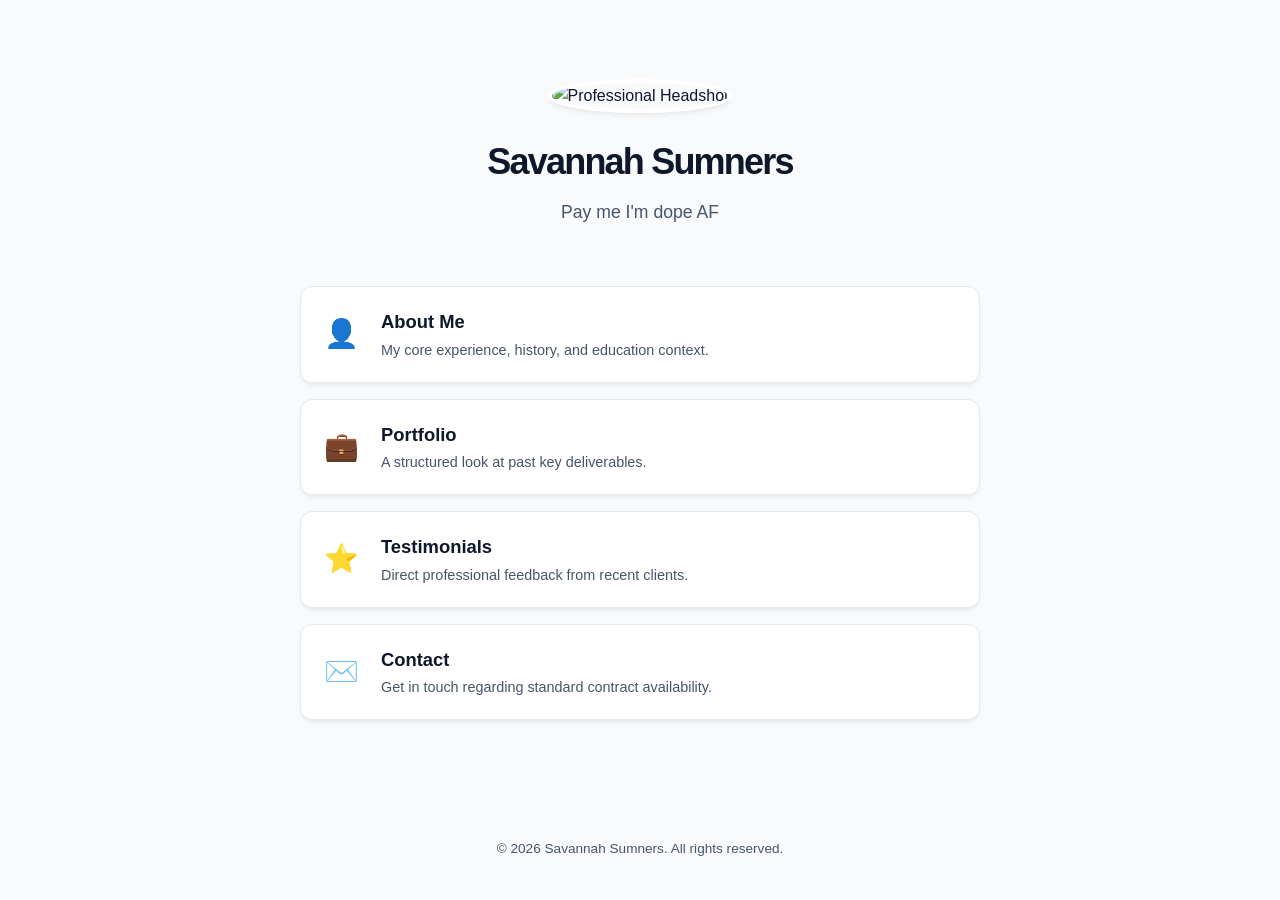
==== index.html @ ca2b17ca "all new files began backfilling info confirm connect between pages placeholder image" ====
<!DOCTYPE html>
<html lang="en">
<head>
    <meta charset="UTF-8">
    <meta name="viewport" content="width=device-width, initial-scale=1.0">
    <title>Professional Hub</title>
    <link rel="stylesheet" href="style.css">
</head>
<body>

    <main class="container main-hub">
        
        <!-- Hero Element -->
        <section class="hero">
            <!-- Swap src with your image path -->
            <img src="../Sav-weblanding/8E9A7489.jpeg" alt="Professional Headshot" class="headshot">
            <h1 class="name">Savannah Sumners</h1>
            <p class="tagline">Pay me I'm dope AF</p>
        </section>

        <!-- Navigation Grid Elements -->
        <section class="navigation-grid">
            
            <a href="about.html" class="nav-card">
                <span class="card-icon">👤</span>
                <div class="card-content">
                    <h3>About Me</h3>
                    <p>My core experience, history, and education context.</p>
                </div>
            </a>

            <a href="portfolio.html" class="nav-card">
                <span class="card-icon">💼</span>
                <div class="card-content">
                    <h3>Portfolio</h3>
                    <p>A structured look at past key deliverables.</p>
                </div>
            </a>

            <a href="testimonials.html" class="nav-card">
                <span class="card-icon">⭐️</span>
                <div class="card-content">
                    <h3>Testimonials</h3>
                    <p>Direct professional feedback from recent clients.</p>
                </div>
            </a>

            <a href="contact.html" class="nav-card">
                <span class="card-icon">✉️</span>
                <div class="card-content">
                    <h3>Contact</h3>
                    <p>Get in touch regarding standard contract availability.</p>
                </div>
            </a>

        </section>

    </main>

    <footer class="minimal-footer">
        <p>&copy; 2026 Savannah Sumners. All rights reserved.</p>
    </footer>

</body>
</html>
---- style.css ----
/* --- Global Variables & Theme --- */
:root {
    --bg-color: #f8fafc;
    --card-bg: #ffffff;
    --text-main: #0f172a;
    --text-muted: #475569;
    --accent: #2563eb;
    --accent-hover: #1d4ed8;
    --border: #e2e8f0;
    --shadow: 0 4px 6px -1px rgb(0 0 0 / 0.05), 0 2px 4px -2px rgb(0 0 0 / 0.05);
    --shadow-hover: 0 10px 15px -3px rgb(0 0 0 / 0.1), 0 4px 6px -4px rgb(0 0 0 / 0.1);
    --font-stack: -apple-system, BlinkMacSystemFont, "Segoe UI", Roboto, Helvetica, Arial, sans-serif;
}

/* --- Universal Reset --- */
* {
    margin: 0;
    padding: 0;
    box-sizing: border-box;
}

body {
    font-family: var(--font-stack);
    background-color: var(--bg-color);
    color: var(--text-main);
    line-height: 1.6;
    display: flex;
    flex-direction: column;
    min-height: 100vh;
    padding: 20px;
}

/* --- Shared Layout Containers --- */
.container {
    width: 100%;
    max-width: 680px;
    margin: auto;
}

/* Shared Header Navigation for Sub-pages */
.inner-header {
    display: flex;
    justify-content: space-between;
    align-items: center;
    padding: 20px 0;
    margin-bottom: 30px;
    border-bottom: 1px solid var(--border);
}

.inner-header .logo {
    font-weight: 700;
    font-size: 1.1rem;
    text-decoration: none;
    color: var(--text-main);
}

.back-home {
    font-size: 0.9rem;
    color: var(--accent);
    text-decoration: none;
    font-weight: 500;
}

.back-home:hover {
    text-decoration: underline;
}

/* --- Main Portal Home Layout (index.html) --- */
.main-hub {
    text-align: center;
}

.hero {
    margin-bottom: 40px;
    padding: 20px 0;
}

.headshot {
    width: 140px;
    height: 140px;
    border-radius: 50%;
    object-fit: cover;
    margin-bottom: 20px;
    box-shadow: var(--shadow);
    border: 4px solid var(--card-bg);
}

.name {
    font-size: 2.25rem;
    font-weight: 800;
    letter-spacing: -0.05em;
    color: var(--text-main);
    margin-bottom: 8px;
}

.tagline {
    font-size: 1.1rem;
    color: var(--text-muted);
    max-width: 500px;
    margin: 0 auto;
}

/* Grid Menu Links */
.navigation-grid {
    display: flex;
    flex-direction: column;
    gap: 16px;
    width: 100%;
}

.nav-card {
    display: flex;
    align-items: center;
    padding: 20px;
    background-color: var(--card-bg);
    border: 1px solid var(--border);
    border-radius: 12px;
    text-decoration: none;
    transition: transform 0.2s, box-shadow 0.2s, border-color 0.2s;
    box-shadow: var(--shadow);
}

.nav-card:hover {
    transform: translateY(-2px);
    box-shadow: var(--shadow-hover);
    border-color: #cbd5e1;
}

.card-icon {
    font-size: 1.75rem;
    margin-right: 20px;
    display: flex;
    align-items: center;
    justify-content: center;
    width: 40px;
}

.card-content {
    text-align: left;
}

.card-content h3 {
    font-size: 1.15rem;
    color: var(--text-main);
    font-weight: 600;
    margin-bottom: 2px;
}

.card-content p {
    font-size: 0.9rem;
    color: var(--text-muted);
}

/* --- Content Page Core Styles --- */
.page-title {
    font-size: 2rem;
    font-weight: 800;
    letter-spacing: -0.04em;
    margin-bottom: 24px;
}

.prose p {
    color: var(--text-muted);
    margin-bottom: 16px;
    font-size: 1.05rem;
}

/* Portfolio Layout */
.portfolio-list {
    display: flex;
    flex-direction: column;
    gap: 20px;
}

.project-item {
    background: var(--card-bg);
    border: 1px solid var(--border);
    border-radius: 12px;
    padding: 24px;
    box-shadow: var(--shadow);
}

.project-item h3 {
    font-size: 1.25rem;
    margin-bottom: 8px;
}

.project-link {
    display: inline-block;
    margin-top: 12px;
    color: var(--accent);
    text-decoration: none;
    font-size: 0.9rem;
    font-weight: 600;
}

/* Testimonials Layout */
.testimonials-list {
    display: flex;
    flex-direction: column;
    gap: 20px;
}

.testimonial-card {
    background: var(--card-bg);
    border: 1px solid var(--border);
    border-radius: 12px;
    padding: 24px;
    box-shadow: var(--shadow);
    position: relative;
}

.quote {
    font-style: italic;
    color: var(--text-main);
    font-size: 1.05rem;
    margin-bottom: 12px;
}

.author {
    font-size: 0.9rem;
    font-weight: 600;
    color: var(--text-muted);
}

/* Form Layout (Contact) */
.form-group {
    margin-bottom: 20px;
    display: flex;
    flex-direction: column;
    text-align: left;
}

.form-group label {
    font-size: 0.9rem;
    font-weight: 600;
    margin-bottom: 6px;
    color: var(--text-main);
}

.form-group input, 
.form-group textarea {
    font-family: var(--font-stack);
    padding: 12px;
    border: 1px solid var(--border);
    border-radius: 8px;
    font-size: 1rem;
    background-color: var(--card-bg);
    color: var(--text-main);
    width: 100%;
}

.form-group input:focus, 
.form-group textarea:focus {
    outline: 2px solid var(--accent);
    border-color: transparent;
}

.submit-btn {
    font-family: var(--font-stack);
    background-color: var(--accent);
    color: white;
    border: none;
    padding: 14px 24px;
    font-size: 1rem;
    font-weight: 600;
    border-radius: 8px;
    cursor: pointer;
    width: 100%;
    transition: background-color 0.2s;
}

.submit-btn:hover {
    background-color: var(--accent-hover);
}

/* --- Universal Footer --- */
.minimal-footer {
    margin-top: auto;
    padding: 40px 0 20px 0;
    font-size: 0.85rem;
    color: var(--text-muted);
    text-align: center;
}

/* --- Mobile Breakpoints (Fully Responsive adjustments) --- */
@media (max-width: 640px) {
    body {
        padding: 16px;
    }
    .name {
        font-size: 1.85rem;
    }
    .tagline {
        font-size: 1rem;
    }
    .nav-card {
        padding: 16px;
    }
    .card-icon {
        margin-right: 14px;
        font-size: 1.5rem;
    }
}
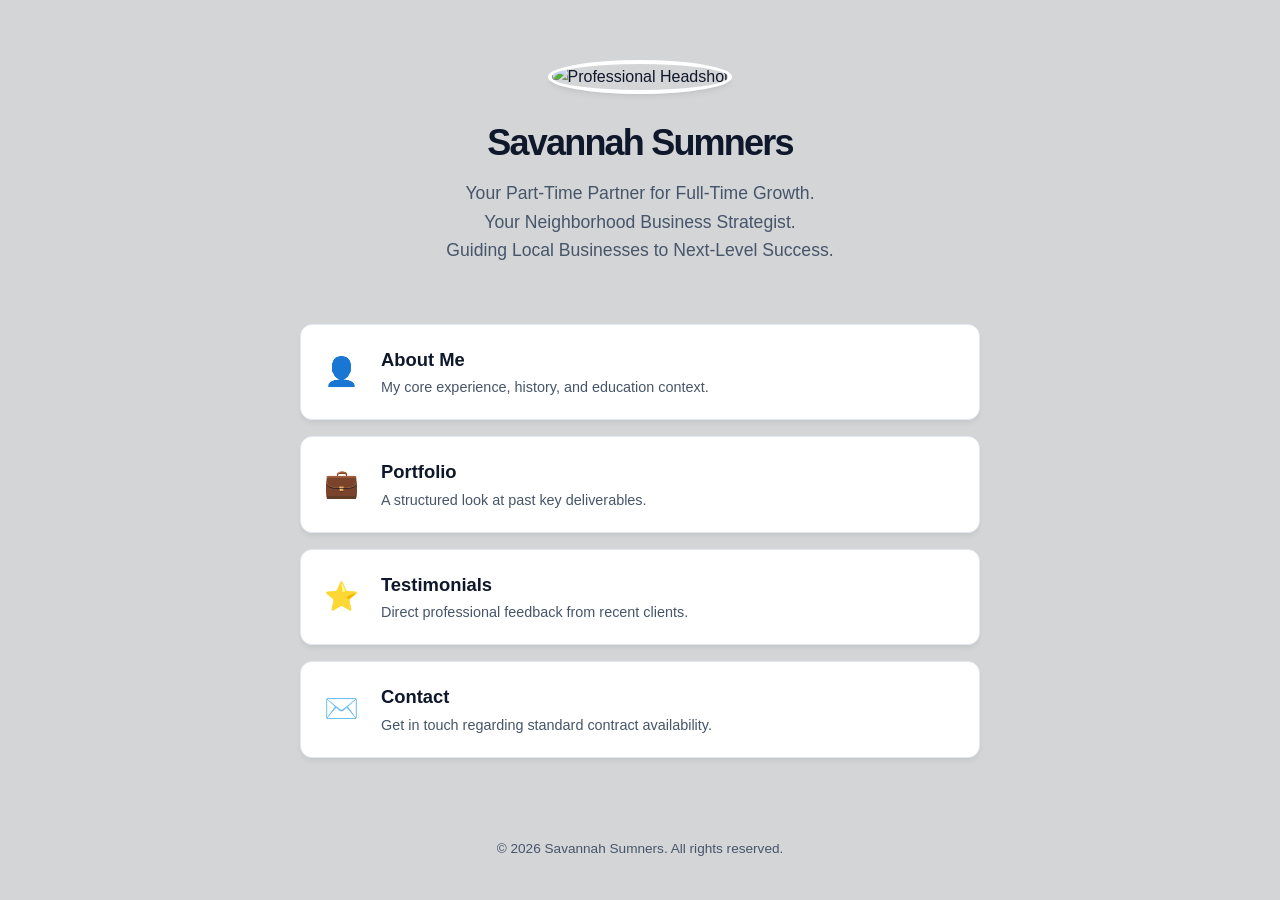
==== commit 49fa175d: "rerouted testimonials and portfolio to coming soon" ====
--- a/index.html
+++ b/index.html
@@ -15,7 +15,9 @@
             <!-- Swap src with your image path -->
             <img src="../Sav-weblanding/8E9A7489.jpeg" alt="Professional Headshot" class="headshot">
             <h1 class="name">Savannah Sumners</h1>
-            <p class="tagline">Pay me I'm dope AF</p>
+            <p class="tagline">Your Part-Time Partner for Full-Time Growth.</p>
+            <p class="tagline">Your Neighborhood Business Strategist.</p>
+            <p class="tagline">Guiding Local Businesses to Next-Level Success.</p>
         </section>
 
         <!-- Navigation Grid Elements -->
@@ -29,7 +31,7 @@
                 </div>
             </a>
 
-            <a href="portfolio.html" class="nav-card">
+            <a href="./comingsoon.html" class="nav-card">
                 <span class="card-icon">💼</span>
                 <div class="card-content">
                     <h3>Portfolio</h3>
@@ -37,7 +39,7 @@
                 </div>
             </a>
 
-            <a href="testimonials.html" class="nav-card">
+            <a href="./comingsoon.html" class="nav-card">
                 <span class="card-icon">⭐️</span>
                 <div class="card-content">
                     <h3>Testimonials</h3>
--- a/style.css
+++ b/style.css
@@ -1,6 +1,6 @@
 /* --- Global Variables & Theme --- */
 :root {
-    --bg-color: #f8fafc;
+    --bg-color: #d3d5d7;
     --card-bg: #ffffff;
     --text-main: #0f172a;
     --text-muted: #475569;
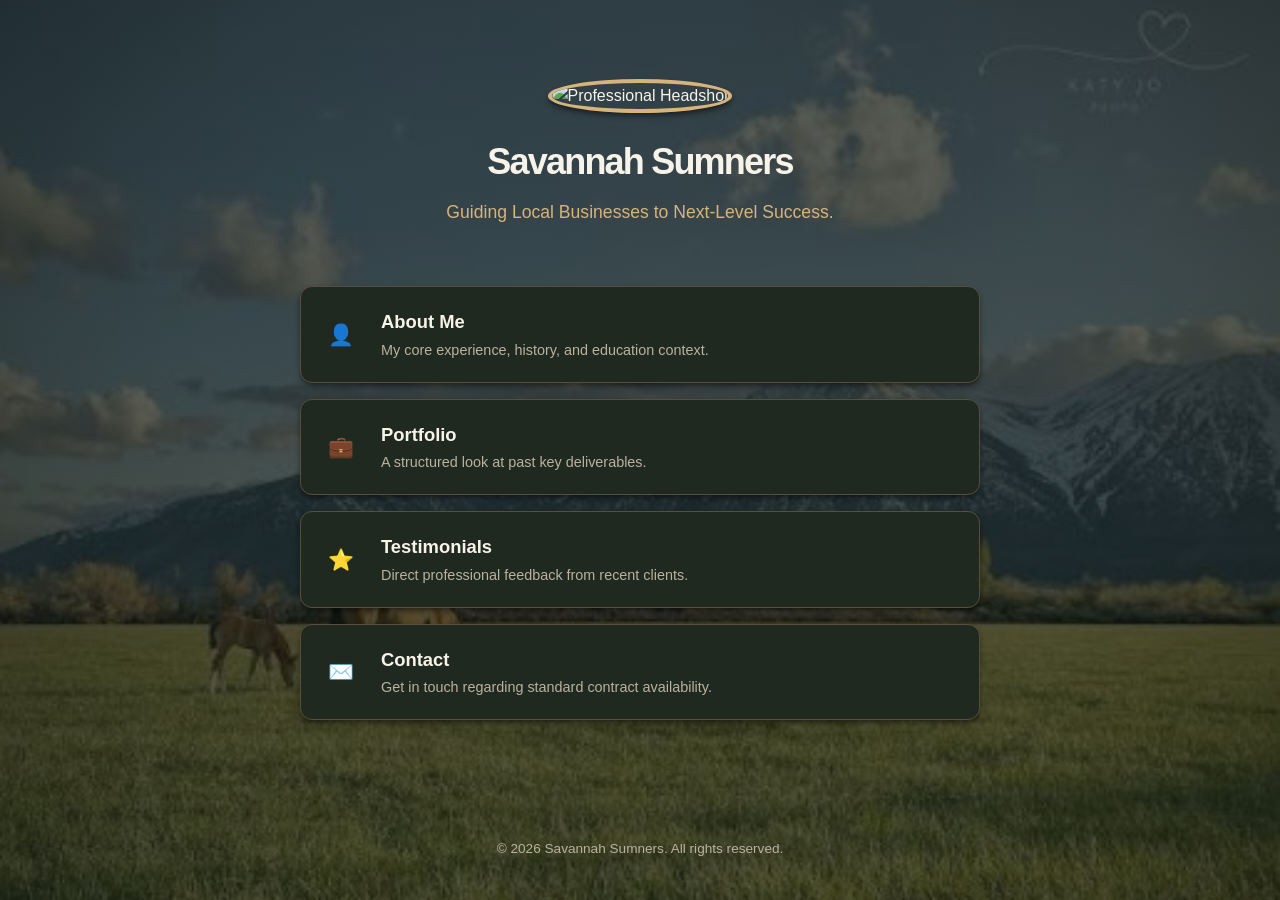
==== commit 8a84b9fa: "new color scheme with earthy tones background photo of carson valley  Please enter the commit messag" ====
--- a/index.html
+++ b/index.html
@@ -15,8 +15,6 @@
             <!-- Swap src with your image path -->
             <img src="../Sav-weblanding/8E9A7489.jpeg" alt="Professional Headshot" class="headshot">
             <h1 class="name">Savannah Sumners</h1>
-            <p class="tagline">Your Part-Time Partner for Full-Time Growth.</p>
-            <p class="tagline">Your Neighborhood Business Strategist.</p>
             <p class="tagline">Guiding Local Businesses to Next-Level Success.</p>
         </section>
 
--- a/style.css
+++ b/style.css
@@ -1,14 +1,14 @@
 /* --- Global Variables & Theme --- */
 :root {
-    --bg-color: #d3d5d7;
-    --card-bg: #ffffff;
-    --text-main: #0f172a;
-    --text-muted: #475569;
-    --accent: #2563eb;
-    --accent-hover: #1d4ed8;
-    --border: #e2e8f0;
-    --shadow: 0 4px 6px -1px rgb(0 0 0 / 0.05), 0 2px 4px -2px rgb(0 0 0 / 0.05);
-    --shadow-hover: 0 10px 15px -3px rgb(0 0 0 / 0.1), 0 4px 6px -4px rgb(0 0 0 / 0.1);
+    --bg-color: #141b14;
+    --card-bg: #20291f;
+    --text-main: #f7f3e9;
+    --text-muted: #b9b2a1;
+    --accent: #d8b37a;
+    --accent-hover: #a47746;
+    --border: #574f3c;
+    --shadow: 0 4px 6px -1px rgb(0 0 0 / 0.42), 0 2px 4px -2px rgb(0 0 0 / 0.28);
+    --shadow-hover: 0 12px 20px -4px rgb(0 0 0 / 0.56), 0 6px 8px -4px rgb(0 0 0 / 0.34);
     --font-stack: -apple-system, BlinkMacSystemFont, "Segoe UI", Roboto, Helvetica, Arial, sans-serif;
 }
 
@@ -22,6 +22,11 @@
 body {
     font-family: var(--font-stack);
     background-color: var(--bg-color);
+    background-image: linear-gradient(rgba(20, 27, 20, 0.72), rgba(20, 27, 20, 0.72)), url("carsonvalley.jpeg");
+    background-size: cover;
+    background-repeat: no-repeat;
+    background-position: center center;
+    background-attachment: fixed;
     color: var(--text-main);
     line-height: 1.6;
     display: flex;
@@ -82,7 +87,7 @@
     object-fit: cover;
     margin-bottom: 20px;
     box-shadow: var(--shadow);
-    border: 4px solid var(--card-bg);
+    border: 4px solid var(--accent);
 }
 
 .name {
@@ -95,7 +100,7 @@
 
 .tagline {
     font-size: 1.1rem;
-    color: var(--text-muted);
+    color: var(--accent);
     max-width: 500px;
     margin: 0 auto;
 }
@@ -123,11 +128,11 @@
 .nav-card:hover {
     transform: translateY(-2px);
     box-shadow: var(--shadow-hover);
-    border-color: #cbd5e1;
+    border-color: var(--accent);
 }
 
 .card-icon {
-    font-size: 1.75rem;
+    font-size: 1.3rem;
     margin-right: 20px;
     display: flex;
     align-items: center;
